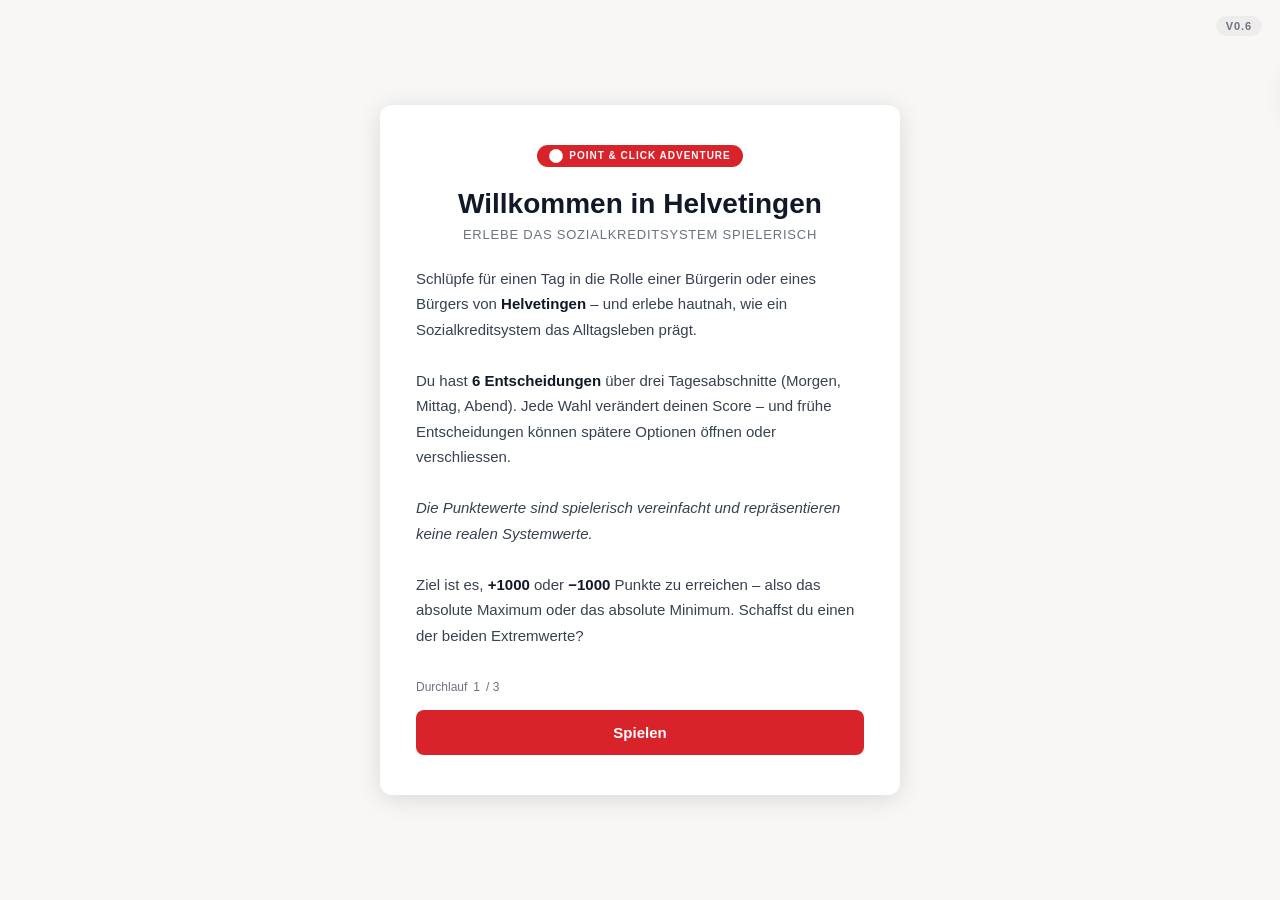
==== testlauf/spiel/index.html @ d02c7979 "Replace Unterschreiben button with reset progress button on end screen Co-Authored-By: Claude Sonnet" ====
<!DOCTYPE html>
<html lang="de">
<head>
  <meta charset="UTF-8">
  <meta name="viewport" content="width=device-width, initial-scale=1.0">
  <title>Helvetingen Testlauf – Sozialkredit-Initiative</title>
  <meta name="description" content="Erleben Sie einen Tag als Bürger:in von Helvetingen, der Pilotgemeinde des Schweizer Sozialkreditsystems.">
  <link rel="stylesheet" href="style.css">
</head>
<body>

<!-- TOP BAR -->
<div id="top-bar" class="hidden">
  <div class="top-bar-inner">
    <div id="score-display" aria-live="polite" aria-atomic="true">
      <span id="score-label">Sozialkredit</span>
      <span id="score-value">0</span>
    </div>
    <div id="phase-display">Morgen</div>
    <button id="sound-toggle" aria-label="Ton ein-/ausschalten" title="Ton">🔊</button>
  </div>
</div>

<!-- BGR NOTIFICATION -->
<div id="bgr-notification" role="status" aria-live="polite">
  <img id="bgr-notif-icon" class="bgr-notif-icon" src="assets/icon_s_plus.svg" alt="">
  <div class="bgr-notif-content">
    <div id="bgr-notif-points" class="bgr-notif-points"></div>
    <div id="bgr-notif-label" class="bgr-notif-label">Bundesamt für Gerechtigkeit</div>
  </div>
</div>

<!-- CONFETTI -->
<div id="confetti-container" aria-hidden="true"></div>

<!-- ==============================
     SCREEN: INTRO
     ============================== -->
<div id="screen-intro" class="screen active" role="main">
  <div class="version-badge" aria-label="Version">v0.6</div>
  <div class="intro-card">
    <div class="bgr-badge">
      <img src="assets/icon_s_plus.svg" width="14" height="14" alt="" style="filter:brightness(0) invert(1)">
      Point &amp; Click Adventure
    </div>
    <h1>Willkommen in Helvetingen</h1>
    <p class="subtitle">Erlebe das Sozialkreditsystem spielerisch</p>
    <p class="body-text">
      Schlüpfe für einen Tag in die Rolle einer Bürgerin oder eines Bürgers von <strong>Helvetingen</strong> – und erlebe hautnah, wie ein Sozialkreditsystem das Alltagsleben prägt.<br><br>
      Du hast <strong>6 Entscheidungen</strong> über drei Tagesabschnitte (Morgen, Mittag, Abend). Jede Wahl verändert deinen Score – und frühe Entscheidungen können spätere Optionen öffnen oder verschliessen.<br><br>
      <em>Die Punktewerte sind spielerisch vereinfacht und repräsentieren keine realen Systemwerte.</em><br><br>
      Ziel ist es, <strong>+1000</strong> oder <strong>−1000</strong> Punkte zu erreichen – also das absolute Maximum oder das absolute Minimum. Schaffst du einen der beiden Extremwerte?
    </p>
    <div id="run-indicator" class="run-indicator">
      Durchlauf <span id="run-number">1</span> / 3
      <span id="run-label" class="run-label"></span>
    </div>
    <button class="btn btn-primary" id="btn-start">Spielen</button>
  </div>
</div>

<!-- ==============================
     SCREEN: MAP
     ============================== -->
<div id="screen-map" class="screen" role="main" aria-label="Karte von Helvetingen">
  <div id="map-wrapper">
    <!-- Placeholder shown until real map image is added -->
    <div id="map-placeholder" role="img" aria-label="Karte von Helvetingen – Illustration folgt">
      <!-- Map image loads here -->
      <img id="map-image" src="" alt="Karte von Helvetingen" style="display:none; max-width:100%; max-height:100%;">
    </div>

    <!-- Location buttons (positioned over the map) -->
    <button class="map-location-btn" id="map-btn-park"
            style="left:20%; top:46%"
            data-location="park"
            aria-label="Stadtpark & Badeanstalt">
      Stadtpark &amp; Badi
    </button>

    <button class="map-location-btn" id="map-btn-platz"
            style="left:55%; top:61%"
            data-location="platz"
            aria-label="Gemeindeplatz">
      Gemeindeplatz
    </button>

    <button class="map-location-btn" id="map-btn-wohn"
            style="left:81%; top:50%"
            data-location="wohn"
            aria-label="Wohnquartier">
      Wohnquartier
    </button>

    <div id="map-status-bar" aria-live="polite"></div>
  </div>
</div>

<!-- ==============================
     SCREEN: SCENE
     ============================== -->
<div id="screen-scene" class="screen" role="main">
  <div id="scene-wrapper">
    <!-- Placeholder background visible in letterbox area / when no image -->
    <div id="scene-placeholder" role="img" aria-label="Szene-Illustration"></div>

    <!-- Stage: dimensions ALWAYS exactly match rendered image area.
         Hotspots inside use % so they stay perfectly aligned on any resize. -->
    <div id="scene-stage">
      <img id="scene-image" src="" alt="">
      <div id="hotspot-container" role="group" aria-label="Interaktionspunkte"></div>
    </div>

    <!-- Scene name label -->
    <div id="scene-label" aria-hidden="true"></div>

    <!-- Navigation -->
    <button class="nav-arrow" id="nav-back" aria-label="Zurück zur Karte" title="Zur Karte">←</button>

    <div class="nav-side" id="nav-side-left">
      <span class="nav-dest-label" id="nav-label-left"></span>
      <button class="nav-arrow" id="nav-left" aria-label="Vorherige Ortschaft">‹</button>
    </div>

    <div class="nav-side" id="nav-side-right">
      <span class="nav-dest-label" id="nav-label-right"></span>
      <button class="nav-arrow" id="nav-right" aria-label="Nächste Ortschaft">›</button>
    </div>
  </div>
</div>

<!-- ==============================
     SCREEN: PHASE TRANSITION
     ============================== -->
<div id="screen-transition" class="screen" role="status" aria-live="assertive">
  <div class="transition-card">
    <div class="phase-icon" id="transition-icon">🌅</div>
    <h2 id="transition-title">Der Morgen ist vorüber.</h2>
    <p id="transition-body">Der Nachmittag beginnt.</p>
  </div>
</div>

<!-- ==============================
     SCREEN: END
     ============================== -->
<div id="screen-end" class="screen" role="main">
  <div id="end-content">

    <!-- Tier & Score -->
    <div id="end-tier-badge" class="end-tier-badge">Basis</div>
    <div id="end-score" class="end-score-display">0</div>
    <div id="end-citizen-title" class="end-title">Neutrale:r Bürger:in</div>
    <div id="end-message" class="end-message"></div>

    <!-- Highscore notice -->
    <div id="end-highscore-notice" class="hidden" style="margin-bottom:16px; padding:10px 16px; background:#fffbeb; border-radius:8px; font-size:14px; font-weight:600; color:#92400e; border: 1px solid #fcd34d;"></div>

    <!-- Bonus thank-you (conditional) -->
    <div id="bonus-thanks" class="bonus-thanks hidden">
      <div class="bonus-thanks-tag">Bonus-Danke</div>
      <img id="bonus-thanks-image" class="bonus-thanks-image hidden" src="" alt="">
      <div id="bonus-thanks-text" class="bonus-thanks-text"></div>
    </div>

    <!-- Action Log -->
    <div class="end-section-title" style="margin-top:8px;">Dein Tagesprotokoll</div>
    <div id="action-log-container" style="margin-bottom:28px;"></div>

    <!-- Name submission -->
    <div id="end-name-submit" class="name-submit-section">
      <div class="name-submit-title">In die Bestenliste eintragen</div>
      <form id="name-form" autocomplete="off">
        <input type="text" id="name-input" maxlength="16" placeholder="Dein Name" required>
        <button type="submit" class="btn btn-primary" id="name-submit-btn">Eintragen</button>
      </form>
    </div>
    <div id="end-name-confirmation" class="hidden">
      Eingetragen als <strong id="confirmed-name"></strong>
    </div>

    <!-- Leaderboard -->
    <div class="end-section-title">Bestenliste Helvetingen</div>
    <div class="leaderboard-grid" id="leaderboard-grid"></div>

    <!-- Buttons -->
    <div class="end-buttons">
      <button class="btn btn-primary" id="btn-replay">Nochmal spielen</button>
      <button class="btn btn-outline" id="btn-reset-progress">Fortschritt vollständig zurücksetzen</button>
    </div>
  </div>
</div>

<!-- ==============================
     ACTION MODAL
     ============================== -->
<div id="modal-overlay" role="dialog" aria-modal="true" aria-labelledby="modal-hotspot-title">
  <div class="action-card">
    <div class="action-card-header">
      <img id="modal-header-icon" src="assets/icon_camera.svg" alt="">
      <h3 id="modal-hotspot-title">Hotspot</h3>
    </div>
    <div id="modal-image-wrap" class="hidden">
      <img id="modal-hotspot-image" src="" alt="">
    </div>
    <div class="action-card-body">
      <p class="action-card-desc" id="modal-desc"></p>
      <div id="modal-bonus-tags" class="bonus-tag-row" aria-live="polite"></div>
      <div class="action-card-options" id="modal-options"></div>
    </div>
  </div>
</div>

<script src="game.js"></script>
</body>
</html>
---- testlauf/spiel/style.css ----
/* =============================================
   Helvetingen Testlauf — Stylesheet
   ============================================= */

:root {
  --red: #d8232a;
  --red-dark: #b01c22;
  --red-light: #f5c6c8;
  --white: #ffffff;
  --off-white: #f8f7f5;
  --grey-100: #f3f4f6;
  --grey-300: #d1d5db;
  --grey-500: #6b7280;
  --grey-700: #374151;
  --grey-900: #111827;
  --green: #16a34a;
  --amber: #d97706;
  --shadow: 0 4px 24px rgba(0,0,0,0.12);
  --shadow-sm: 0 2px 8px rgba(0,0,0,0.08);
  --radius: 12px;
  --font: 'Helvetica Neue', Helvetica, Arial, sans-serif;
  --transition: 0.25s ease;
}

*, *::before, *::after {
  box-sizing: border-box;
  margin: 0;
  padding: 0;
}

html, body {
  height: 100%;
  font-family: var(--font);
  background: var(--grey-900);
  color: var(--grey-900);
  overflow: hidden;
}

/* ============== LAYOUT ============== */

#game-container {
  position: relative;
  width: 100vw;
  height: 100vh;
  display: flex;
  flex-direction: column;
  overflow: hidden;
}

/* ============== TOP BAR ============== */

#top-bar {
  position: fixed;
  top: 0;
  left: 0;
  right: 0;
  z-index: 100;
  background: var(--white);
  border-bottom: 2px solid var(--red);
  height: 52px;
  box-shadow: var(--shadow-sm);
}

.top-bar-inner {
  max-width: 1100px;
  margin: 0 auto;
  padding: 0 1.5rem;
  height: 100%;
  display: flex;
  align-items: center;
  position: relative;
}

#score-display {
  display: flex;
  align-items: center;
  gap: 8px;
}

#score-label {
  font-size: 11px;
  font-weight: 600;
  color: var(--grey-500);
  text-transform: uppercase;
  letter-spacing: 0.06em;
}

#score-value {
  font-size: 20px;
  font-weight: 800;
  color: var(--grey-900);
  min-width: 60px;
  text-align: center;
  transition: color var(--transition);
}

#score-value.positive { color: var(--green); }
#score-value.negative { color: var(--red); }

#phase-display {
  position: absolute;
  left: 50%;
  transform: translateX(-50%);
  font-size: 12px;
  font-weight: 600;
  color: var(--grey-500);
  text-transform: uppercase;
  letter-spacing: 0.06em;
  white-space: nowrap;
}

#sound-toggle {
  margin-left: auto;
  background: none;
  border: none;
  cursor: pointer;
  padding: 6px;
  border-radius: 6px;
  color: var(--grey-500);
  transition: color var(--transition), background var(--transition);
  font-size: 18px;
  line-height: 1;
}

#sound-toggle:hover { background: var(--grey-100); color: var(--grey-900); }

/* ============== SCREENS ============== */

.screen {
  position: absolute;
  inset: 0;
  display: none;
  flex-direction: column;
  align-items: center;
  justify-content: center;
}

.screen.active {
  display: flex;
}

/* ============== INTRO SCREEN ============== */

#screen-intro {
  background: var(--off-white);
  padding: 20px;
}

.version-badge {
  position: absolute;
  top: 16px;
  right: 18px;
  font-size: 11px;
  font-weight: 700;
  color: var(--grey-500);
  letter-spacing: 0.08em;
  text-transform: uppercase;
  padding: 4px 10px;
  background: rgba(0,0,0,0.04);
  border-radius: 100px;
}

.intro-card {
  background: var(--white);
  border-radius: var(--radius);
  box-shadow: var(--shadow);
  max-width: 520px;
  width: 100%;
  padding: 40px 36px;
  text-align: center;
}

.intro-card .bgr-badge {
  display: inline-flex;
  align-items: center;
  gap: 6px;
  background: var(--red);
  color: var(--white);
  font-size: 10px;
  font-weight: 700;
  letter-spacing: 0.1em;
  text-transform: uppercase;
  padding: 4px 12px;
  border-radius: 100px;
  margin-bottom: 20px;
}

.intro-card h1 {
  font-size: 28px;
  font-weight: 800;
  color: var(--grey-900);
  margin-bottom: 6px;
  line-height: 1.2;
}

.intro-card .subtitle {
  font-size: 13px;
  color: var(--grey-500);
  margin-bottom: 24px;
  text-transform: uppercase;
  letter-spacing: 0.06em;
}

.intro-card .body-text {
  font-size: 15px;
  line-height: 1.7;
  color: var(--grey-700);
  margin-bottom: 32px;
  text-align: left;
}

.intro-card .body-text strong {
  color: var(--grey-900);
}

/* ============== BUTTONS ============== */

.btn {
  display: inline-flex;
  align-items: center;
  justify-content: center;
  gap: 8px;
  padding: 14px 28px;
  border-radius: 8px;
  font-family: var(--font);
  font-size: 15px;
  font-weight: 700;
  cursor: pointer;
  border: none;
  transition: all var(--transition);
  text-decoration: none;
}

.btn-primary {
  background: var(--red);
  color: var(--white);
  width: 100%;
}

.btn-primary:hover {
  background: var(--red-dark);
  transform: translateY(-1px);
  box-shadow: 0 6px 20px rgba(216, 35, 42, 0.35);
}

.btn-secondary {
  background: var(--grey-100);
  color: var(--grey-700);
  width: 100%;
}

.btn-secondary:hover {
  background: var(--grey-300);
}

.btn-option {
  background: var(--white);
  color: var(--grey-900);
  border: 2px solid var(--grey-300);
  width: 100%;
  text-align: left;
  justify-content: flex-start;
  padding: 14px 18px;
  font-size: 14px;
  font-weight: 500;
  line-height: 1.4;
}

.btn-option:hover {
  border-color: var(--grey-900);
  background: var(--grey-100);
}

.btn-option.option-a:hover,
.btn-option.option-b:hover,
.btn-option.option-neutral:hover {
  border-color: var(--grey-500);
  background: var(--grey-100);
}

/* ============== MAP SCREEN ============== */

#screen-map {
  background: var(--grey-900);
  padding-top: 52px;
}

#map-wrapper {
  position: relative;
  width: 100%;
  height: 100%;
}

#map-placeholder {
  position: absolute;
  inset: 0;
  display: flex;
  align-items: center;
  justify-content: center;
  background: var(--grey-900);
}

#map-placeholder::after {
  content: 'Karte: Helvetingen';
  font-size: 18px;
  color: rgba(255,255,255,0.2);
  font-weight: 700;
  pointer-events: none;
}

#map-placeholder[data-loaded]::after {
  display: none;
}

#map-image {
  position: absolute;
  inset: 0;
  width: 100%;
  height: 100%;
  object-fit: cover;
  display: block;
}

.map-location-btn {
  position: absolute;
  background: var(--white);
  border: 3px solid var(--red);
  border-radius: 10px;
  padding: 10px 16px;
  font-family: var(--font);
  font-size: 13px;
  font-weight: 700;
  cursor: pointer;
  transition: all var(--transition);
  box-shadow: var(--shadow-sm);
  transform: translate(-50%, -50%);
  white-space: nowrap;
}

.map-location-btn:hover {
  background: var(--red);
  color: var(--white);
  box-shadow: 0 4px 16px rgba(216,35,42,0.4);
  transform: translate(-50%, -50%) scale(1.05);
}


#map-status-bar {
  position: absolute;
  bottom: 20px;
  left: 50%;
  transform: translateX(-50%);
  background: rgba(255,255,255,0.95);
  backdrop-filter: blur(8px);
  border-radius: 100px;
  padding: 8px 20px;
  font-size: 13px;
  font-weight: 600;
  color: var(--grey-700);
  box-shadow: var(--shadow-sm);
  white-space: nowrap;
}

/* ============== SCENE SCREEN ============== */

#screen-scene {
  background: var(--grey-900);
}

#scene-wrapper {
  position: absolute;
  top: 52px;
  left: 0;
  right: 0;
  bottom: 0;
  display: flex;
  align-items: center;
  justify-content: center;
  overflow: hidden; /* crops the stage where it overflows */
}

#scene-placeholder {
  position: absolute;
  inset: 0;
  background: linear-gradient(160deg, #1a3a5c 0%, #2d5a3d 60%, #3d3d2d 100%);
}

/* The stage IS the rendered image area. JS keeps its width/height
   matching the image's actual rendered size on screen, so hotspots
   inside (positioned with %) are always perfectly aligned. */
#scene-stage {
  position: relative;
  width: 100%;
  height: 100%;
}

#scene-image {
  position: absolute;
  inset: 0;
  width: 100%;
  height: 100%;
  display: none;
}

/* Navigation arrows */
.nav-arrow {
  position: absolute;
  top: 50%;
  transform: translateY(-50%);
  width: 48px;
  height: 48px;
  background: rgba(255,255,255,0.9);
  border: none;
  border-radius: 50%;
  cursor: pointer;
  font-size: 20px;
  display: flex;
  align-items: center;
  justify-content: center;
  box-shadow: var(--shadow-sm);
  transition: all var(--transition);
  z-index: 10;
}

.nav-arrow:hover {
  background: var(--white);
  box-shadow: var(--shadow);
  transform: translateY(-50%) scale(1.08);
}

#nav-back {
  position: absolute;
  top: 16px;
  left: 16px;
  transform: none;
}
#nav-back:hover { transform: none; }

.nav-side {
  position: absolute;
  top: 50%;
  transform: translateY(-50%);
  display: flex;
  flex-direction: column;
  align-items: center;
  gap: 6px;
  pointer-events: none;
}

#nav-side-left  { left: 12px; }
#nav-side-right { right: 12px; }

.nav-dest-label {
  background: rgba(0,0,0,0.55);
  color: var(--white);
  font-family: var(--font);
  font-size: 11px;
  font-weight: 700;
  letter-spacing: 0.05em;
  text-transform: uppercase;
  padding: 4px 10px;
  border-radius: 100px;
  white-space: nowrap;
  pointer-events: none;
}

.nav-side .nav-arrow {
  position: static;
  transform: none;
  pointer-events: all;
}

.nav-side .nav-arrow:hover {
  transform: scale(1.08);
}

/* Scene label */
#scene-label {
  position: absolute;
  top: 70px;
  left: 50%;
  transform: translateX(-50%);
  background: rgba(0,0,0,0.6);
  color: var(--white);
  padding: 6px 16px;
  border-radius: 100px;
  font-size: 12px;
  font-weight: 600;
  letter-spacing: 0.06em;
  text-transform: uppercase;
  pointer-events: none;
}

/* ============== HOTSPOTS ============== */

#hotspot-container {
  position: absolute;
  inset: 0;
  pointer-events: none;
}

.hotspot {
  position: absolute;
  transform: translate(-50%, -50%);
  z-index: 20;
  cursor: pointer;
  pointer-events: all;
  background: none;
  border: none;
  padding: 0;
}

.hotspot-pulse {
  width: 44px;
  height: 44px;
  border-radius: 50%;
  background: rgba(216, 35, 42, 0.32);
  border: 3px solid var(--red);
  display: flex;
  align-items: center;
  justify-content: center;
  transition: transform var(--transition), background var(--transition);
  animation: hotspot-pulse 1.6s infinite;
}

.hotspot:hover .hotspot-pulse {
  background: rgba(216, 35, 42, 0.55);
  transform: scale(1.2);
  animation: none;
}

.hotspot-dot {
  width: 16px;
  height: 16px;
  border-radius: 50%;
  background: var(--red);
  box-shadow: 0 0 8px rgba(216, 35, 42, 0.6);
}

.hotspot-tooltip {
  position: absolute;
  bottom: calc(100% + 8px);
  left: 50%;
  transform: translateX(-50%);
  background: rgba(0,0,0,0.85);
  color: var(--white);
  padding: 6px 12px;
  border-radius: 6px;
  font-size: 12px;
  font-weight: 600;
  white-space: nowrap;
  pointer-events: none;
  opacity: 0;
  transition: opacity var(--transition);
  max-width: 200px;
  white-space: normal;
  text-align: center;
}

.hotspot:hover .hotspot-tooltip { opacity: 1; }

body.placement-mode .hotspot-tooltip { opacity: 1; }

@keyframes hotspot-pulse {
  0%   { box-shadow: 0 0 0 0 rgba(216,35,42,0.7); transform: scale(1); }
  70%  { box-shadow: 0 0 0 22px rgba(216,35,42,0); transform: scale(1.06); }
  100% { box-shadow: 0 0 0 0 rgba(216,35,42,0); transform: scale(1); }
}

/* ============== ACTION CARD / MODAL ============== */

#modal-overlay {
  position: fixed;
  inset: 0;
  background: rgba(0,0,0,0.55);
  backdrop-filter: blur(3px);
  z-index: 200;
  display: none;
  align-items: center;
  justify-content: center;
  padding: 20px;
}

#modal-overlay.active { display: flex; }

.action-card {
  background: var(--white);
  border-radius: var(--radius);
  box-shadow: var(--shadow);
  max-width: 480px;
  width: 100%;
  overflow: hidden;
  animation: card-in 0.2s ease;
}

@keyframes card-in {
  from { transform: translateY(16px); opacity: 0; }
  to { transform: translateY(0); opacity: 1; }
}

.action-card-header {
  background: var(--red);
  color: var(--white);
  padding: 16px 20px;
  display: flex;
  align-items: center;
  gap: 10px;
}

.action-card-header img {
  width: 22px;
  height: 22px;
  filter: brightness(0) invert(1);
  opacity: 0.8;
}

.action-card-header h3 {
  font-size: 14px;
  font-weight: 700;
  letter-spacing: 0.03em;
}

/* Hotspot illustration inside modal */
#modal-image-wrap {
  width: 100%;
  max-height: 220px;
  overflow: hidden;
  background: var(--grey-100);
}

#modal-hotspot-image {
  width: 100%;
  max-height: 220px;
  object-fit: cover;
  display: block;
}

.action-card-body {
  padding: 20px;
}

.action-card-desc {
  font-size: 15px;
  line-height: 1.65;
  color: var(--grey-700);
  margin-bottom: 12px;
}

.bonus-tag-row {
  display: flex;
  flex-wrap: wrap;
  gap: 6px;
  min-height: 0;
  margin-bottom: 14px;
}

.bonus-tag-row:empty {
  display: none;
}

.bonus-tag {
  display: inline-flex;
  align-items: center;
  width: fit-content;
  max-width: 100%;
  padding: 4px 9px;
  border-radius: 100px;
  background: #fffbeb;
  border: 1px solid #fcd34d;
  color: #92400e;
  font-size: 10px;
  font-weight: 800;
  letter-spacing: 0.06em;
  line-height: 1.2;
  text-transform: uppercase;
  animation: bonus-tag-pulse 0.9s ease-out 1;
}

.action-card-options {
  display: flex;
  flex-direction: column;
  gap: 10px;
}

.option-label-row {
  display: flex;
  align-items: center;
  flex-wrap: wrap;
  gap: 6px;
  margin-bottom: 4px;
}

.option-label {
  font-size: 10px;
  font-weight: 700;
  text-transform: uppercase;
  letter-spacing: 0.08em;
  color: var(--grey-500);
}

@keyframes bonus-tag-pulse {
  0% {
    transform: scale(1);
    box-shadow: 0 0 0 0 rgba(245, 158, 11, 0.55);
  }
  45% {
    transform: scale(1.06);
    box-shadow: 0 0 0 8px rgba(245, 158, 11, 0);
  }
  100% {
    transform: scale(1);
    box-shadow: 0 0 0 0 rgba(245, 158, 11, 0);
  }
}

/* ============== BGR NOTIFICATION ============== */

#bgr-notification {
  position: fixed;
  top: 64px;
  right: 20px;
  z-index: 300;
  max-width: 300px;
  background: var(--white);
  border-radius: 10px;
  box-shadow: var(--shadow);
  padding: 12px 16px;
  display: flex;
  align-items: center;
  gap: 12px;
  transform: translateX(calc(100% + 30px));
  transition: transform 0.3s cubic-bezier(0.34, 1.56, 0.64, 1);
  border-left: 4px solid var(--grey-300);
}

#bgr-notification.show { transform: translateX(0); }
#bgr-notification.positive { border-left-color: var(--green); }
#bgr-notification.negative { border-left-color: var(--red); }

.bgr-notif-icon {
  width: 32px;
  height: 32px;
  flex-shrink: 0;
}

.bgr-notif-content {
  flex: 1;
}

.bgr-notif-points {
  font-size: 18px;
  font-weight: 800;
  line-height: 1;
}

.positive .bgr-notif-points { color: var(--green); }
.negative .bgr-notif-points { color: var(--red); }

.bgr-notif-label {
  font-size: 10px;
  color: var(--grey-500);
  font-weight: 600;
  letter-spacing: 0.05em;
  text-transform: uppercase;
  margin-top: 2px;
}

/* ============== PHASE TRANSITION ============== */

#screen-transition {
  background: rgba(17,24,39,0.97);
  z-index: 150;
}

.transition-card {
  text-align: center;
  color: var(--white);
  padding: 40px;
}

.transition-card .phase-icon {
  font-size: 48px;
  margin-bottom: 20px;
}

.transition-card h2 {
  font-size: 26px;
  font-weight: 800;
  margin-bottom: 10px;
}

.transition-card p {
  font-size: 15px;
  color: rgba(255,255,255,0.6);
  max-width: 380px;
  margin: 0 auto;
}

/* ============== END SCREEN ============== */

#screen-end {
  background: var(--off-white);
  padding-top: 52px;
  overflow-y: auto;
  align-items: flex-start;
  justify-content: flex-start;
}

#end-content {
  width: 100%;
  max-width: 700px;
  margin: 0 auto;
  padding: 30px 20px 60px;
}

.end-tier-badge {
  display: inline-block;
  padding: 6px 18px;
  border-radius: 100px;
  font-size: 12px;
  font-weight: 700;
  text-transform: uppercase;
  letter-spacing: 0.08em;
  color: var(--white);
  background: var(--grey-500);
  margin-bottom: 16px;
}

.end-score-display {
  font-size: 72px;
  font-weight: 900;
  line-height: 1;
  margin-bottom: 8px;
}

.end-title {
  font-size: 18px;
  color: var(--grey-500);
  margin-bottom: 20px;
  font-weight: 500;
}

.end-message {
  background: var(--white);
  border-left: 4px solid var(--red);
  border-radius: 0 var(--radius) var(--radius) 0;
  padding: 18px 20px;
  font-size: 15px;
  line-height: 1.65;
  color: var(--grey-700);
  margin-bottom: 28px;
}

.end-section-title {
  font-size: 12px;
  font-weight: 700;
  text-transform: uppercase;
  letter-spacing: 0.1em;
  color: var(--grey-500);
  margin-bottom: 14px;
  padding-bottom: 8px;
  border-bottom: 1px solid var(--grey-300);
}

.action-log-entry {
  display: flex;
  align-items: flex-start;
  gap: 12px;
  padding: 12px 0;
  border-bottom: 1px solid var(--grey-100);
  font-size: 14px;
}

.action-log-entry:last-child { border-bottom: none; }

.log-points {
  font-weight: 700;
  min-width: 56px;
  text-align: right;
  flex-shrink: 0;
}

.log-points.pos { color: var(--green); }
.log-points.neg { color: var(--red); }

.log-meta {
  font-size: 11px;
  color: var(--grey-500);
  margin-top: 2px;
}

.bonus-thanks {
  margin-bottom: 20px;
  padding: 14px 16px;
  background: #fffbeb;
  border: 1px solid #fcd34d;
  border-left: 4px solid var(--amber);
  border-radius: var(--radius);
}

.bonus-thanks-tag {
  display: inline-flex;
  width: fit-content;
  padding: 4px 9px;
  border-radius: 100px;
  background: var(--white);
  color: #92400e;
  border: 1px solid #fcd34d;
  font-size: 10px;
  font-weight: 800;
  letter-spacing: 0.06em;
  line-height: 1.2;
  text-transform: uppercase;
  margin-bottom: 10px;
  animation: bonus-tag-pulse 0.9s ease-out 1;
}

.bonus-thanks-image {
  width: 100%;
  max-height: 180px;
  object-fit: cover;
  display: block;
  border-radius: 8px;
  margin-bottom: 10px;
}

.bonus-thanks-text {
  font-size: 14px;
  line-height: 1.55;
  color: var(--grey-700);
  font-style: italic;
}

/* Name submission */
.name-submit-section {
  background: var(--white);
  border-radius: var(--radius);
  padding: 16px 18px;
  margin-bottom: 24px;
  box-shadow: var(--shadow-sm);
}

.name-submit-title {
  font-size: 12px;
  font-weight: 700;
  text-transform: uppercase;
  letter-spacing: 0.08em;
  color: var(--grey-500);
  margin-bottom: 10px;
}

#name-form {
  display: flex;
  gap: 8px;
  align-items: stretch;
}

#name-input {
  flex: 1;
  min-width: 0;
  padding: 10px 14px;
  border: 2px solid var(--grey-300);
  border-radius: 8px;
  font-family: var(--font);
  font-size: 14px;
  color: var(--grey-900);
  background: var(--white);
  transition: border-color var(--transition);
}

#name-input:focus {
  outline: none;
  border-color: var(--red);
}

#name-form .btn {
  width: auto;
  flex: 0 0 auto;
  padding: 10px 18px;
}

#end-name-confirmation {
  background: #f0fdf4;
  color: var(--grey-900);
  border-radius: var(--radius);
  padding: 12px 16px;
  margin-bottom: 24px;
  font-size: 14px;
  border-left: 4px solid var(--green);
}

/* Leaderboard */
.leaderboard-grid {
  display: grid;
  grid-template-columns: 1fr 1fr;
  gap: 16px;
  margin-bottom: 28px;
}

@media (max-width: 500px) {
  .leaderboard-grid { grid-template-columns: 1fr; }
}

.leaderboard-col h4 {
  font-size: 12px;
  font-weight: 700;
  margin-bottom: 10px;
  padding-bottom: 6px;
  border-bottom: 2px solid var(--grey-300);
}

.leaderboard-col.positive h4 { color: var(--green); border-color: var(--green); }
.leaderboard-col.negative h4 { color: var(--red); border-color: var(--red); }

.leaderboard-entry {
  display: flex;
  align-items: center;
  gap: 10px;
  padding: 6px 0;
  font-size: 13px;
  border-bottom: 1px solid var(--grey-100);
}

.leaderboard-name {
  flex: 1;
  min-width: 0;
  overflow: hidden;
  text-overflow: ellipsis;
  white-space: nowrap;
  color: var(--grey-700);
}

.leaderboard-entry.is-new { background: #fffbeb; margin: 0 -8px; padding: 6px 8px; border-radius: 4px; }

.leaderboard-rank {
  font-weight: 700;
  color: var(--grey-500);
  width: 20px;
}

.leaderboard-score { font-weight: 700; }
.leaderboard-col.positive .leaderboard-score { color: var(--green); }
.leaderboard-col.negative .leaderboard-score { color: var(--red); }

.end-buttons {
  display: flex;
  gap: 12px;
  flex-wrap: wrap;
}

.end-buttons .btn { flex: 1; min-width: 160px; }

.run-indicator {
  font-size: 12px;
  color: var(--grey-500);
  margin-bottom: 1rem;
  display: flex;
  align-items: center;
  gap: 6px;
  flex-wrap: wrap;
}
.run-label {
  color: var(--red);
  font-weight: 600;
}

.btn-reset-progress {
  background: none;
  border: none;
  color: var(--grey-500);
  font-size: 12px;
  cursor: pointer;
  padding: 4px 8px;
  text-decoration: underline;
  text-underline-offset: 3px;
}
.btn-reset-progress:hover { color: var(--red); }
.btn-reset-progress:disabled { color: var(--grey-300); text-decoration: none; cursor: default; }

.known-points-hint {
  font-size: 11px;
  color: var(--grey-500);
  text-align: center;
  margin-top: 5px;
  font-style: italic;
}

/* ============== CONFETTI ============== */

#confetti-container {
  position: fixed;
  inset: 0;
  pointer-events: none;
  z-index: 400;
  overflow: hidden;
}

.confetti-piece {
  position: absolute;
  width: 10px;
  height: 10px;
  top: -20px;
  animation: confetti-fall linear forwards;
}

@keyframes confetti-fall {
  to {
    transform: translateY(110vh) rotate(720deg);
    opacity: 0;
  }
}

/* ============== PLACEMENT MODE ============== */

#placement-banner {
  position: fixed;
  bottom: 0;
  left: 0;
  right: 0;
  z-index: 9999;
  background: #fbbf24;
  color: #1c1c1c;
  text-align: center;
  padding: 8px 16px;
  font-size: 13px;
  font-family: var(--font);
  display: flex;
  align-items: center;
  justify-content: center;
  gap: 18px;
  flex-wrap: wrap;
}

#placement-phase-switcher {
  display: inline-flex;
  gap: 4px;
  background: rgba(28,28,28,0.12);
  border-radius: 100px;
  padding: 3px;
}

#placement-phase-switcher button {
  background: none;
  border: none;
  font-family: var(--font);
  font-size: 12px;
  font-weight: 700;
  color: #1c1c1c;
  padding: 4px 12px;
  border-radius: 100px;
  cursor: pointer;
  transition: background var(--transition), color var(--transition);
}

#placement-phase-switcher button:hover {
  background: rgba(28,28,28,0.15);
}

#placement-phase-switcher button.active {
  background: #1c1c1c;
  color: #fbbf24;
}

#placement-jump-end {
  background: #1c1c1c;
  color: #fbbf24;
  border: none;
  font-family: var(--font);
  font-size: 12px;
  font-weight: 700;
  padding: 6px 14px;
  border-radius: 100px;
  cursor: pointer;
  transition: opacity var(--transition);
}

#placement-jump-end:hover {
  opacity: 0.85;
}

#placement-tip {
  position: fixed;
  z-index: 9999;
  background: #1c1c1c;
  color: #fbbf24;
  font-family: monospace;
  font-size: 13px;
  font-weight: 700;
  padding: 6px 12px;
  border-radius: 6px;
  pointer-events: none;
  white-space: nowrap;
  box-shadow: var(--shadow);
}

#placement-tip.flash {
  animation: tip-flash 0.15s ease;
}

@keyframes tip-flash {
  0%   { background: #fbbf24; color: #1c1c1c; }
  100% { background: #1c1c1c; color: #fbbf24; }
}

/* ============== UTILITIES ============== */

.hidden { display: none !important; }

.sr-only {
  position: absolute;
  width: 1px;
  height: 1px;
  padding: 0;
  margin: -1px;
  overflow: hidden;
  clip: rect(0,0,0,0);
  white-space: nowrap;
  border-width: 0;
}

/* ============== RESPONSIVE ============== */

@media (max-width: 600px) {
  .intro-card { padding: 28px 20px; }
  .intro-card h1 { font-size: 22px; }
  .end-score-display { font-size: 52px; }
  .action-card { max-width: 100%; }
  #top-bar .logo span { display: none; }
}

@media (max-height: 600px) {
  .intro-card { padding: 20px; }
}
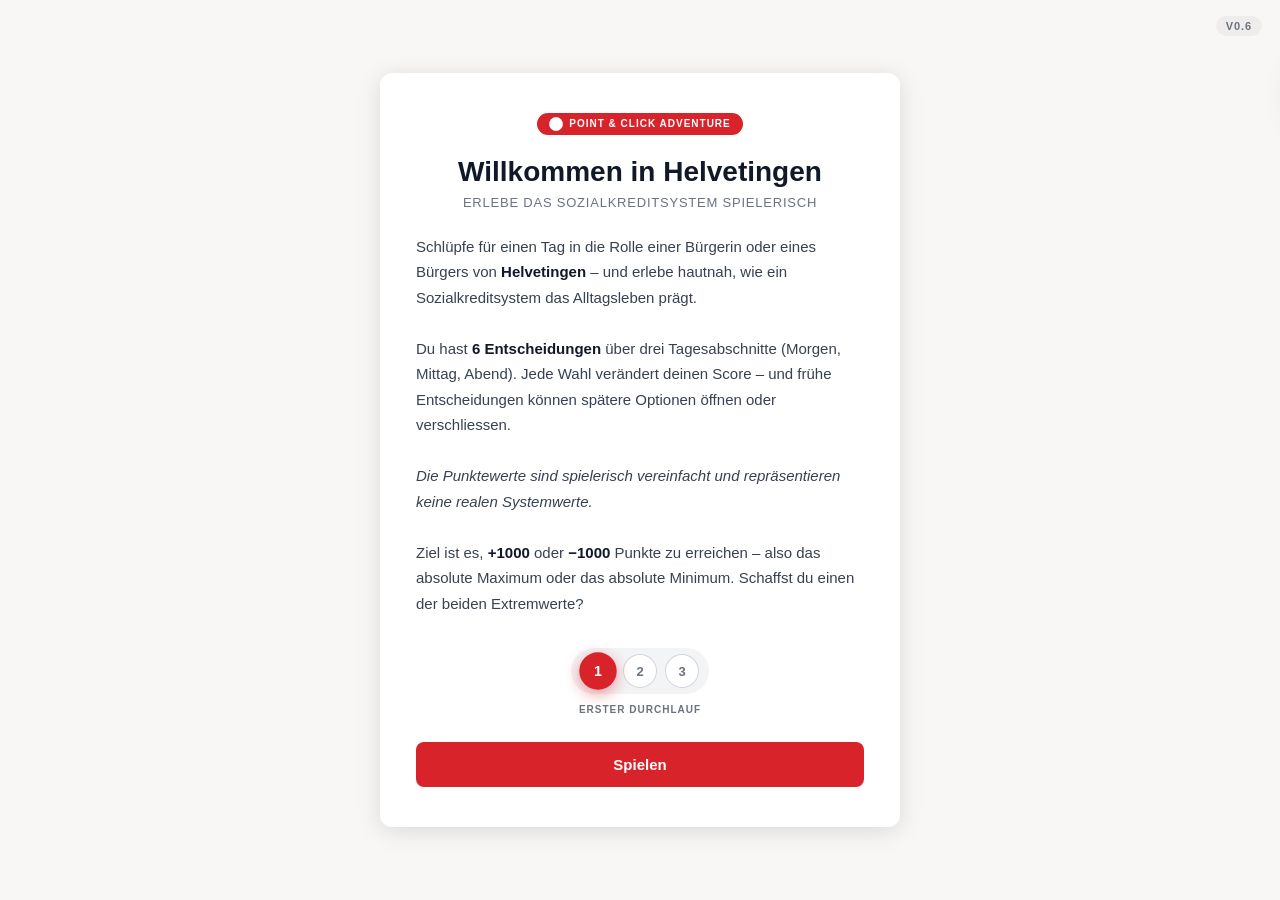
==== commit ab054f48: "Polish run indicator and known-points hint to match design language - Replace plain text run indicat" ====
--- a/testlauf/spiel/index.html
+++ b/testlauf/spiel/index.html
@@ -52,8 +52,12 @@
       Ziel ist es, <strong>+1000</strong> oder <strong>−1000</strong> Punkte zu erreichen – also das absolute Maximum oder das absolute Minimum. Schaffst du einen der beiden Extremwerte?
     </p>
     <div id="run-indicator" class="run-indicator">
-      Durchlauf <span id="run-number">1</span> / 3
-      <span id="run-label" class="run-label"></span>
+      <div class="run-stepper" role="list" aria-label="Durchlauf-Fortschritt">
+        <div class="run-step" data-step="1" role="listitem"><span>1</span></div>
+        <div class="run-step" data-step="2" role="listitem"><span>2</span></div>
+        <div class="run-step" data-step="3" role="listitem"><span>3</span></div>
+      </div>
+      <div class="run-label" id="run-label"></div>
     </div>
     <button class="btn btn-primary" id="btn-start">Spielen</button>
   </div>
--- a/testlauf/spiel/style.css
+++ b/testlauf/spiel/style.css
@@ -1051,17 +1051,63 @@
 .end-buttons .btn { flex: 1; min-width: 160px; }
 
 .run-indicator {
-  font-size: 12px;
-  color: var(--grey-500);
-  margin-bottom: 1rem;
-  display: flex;
-  align-items: center;
-  gap: 6px;
-  flex-wrap: wrap;
-}
+  margin-bottom: 24px;
+  display: flex;
+  flex-direction: column;
+  align-items: center;
+  gap: 10px;
+}
+
+.run-stepper {
+  display: inline-flex;
+  align-items: center;
+  background: var(--grey-100);
+  padding: 6px;
+  border-radius: 100px;
+}
+
+.run-step {
+  width: 34px;
+  height: 34px;
+  border-radius: 50%;
+  display: inline-flex;
+  align-items: center;
+  justify-content: center;
+  font-size: 13px;
+  font-weight: 800;
+  color: var(--grey-500);
+  background: var(--white);
+  margin: 0 4px;
+  transition: all var(--transition);
+  box-shadow: inset 0 0 0 1px var(--grey-300);
+}
+
+.run-step.completed {
+  background: var(--grey-700);
+  color: var(--white);
+  box-shadow: none;
+}
+
+.run-step.current {
+  background: var(--red);
+  color: var(--white);
+  box-shadow: 0 4px 14px rgba(216, 35, 42, 0.45);
+  transform: scale(1.1);
+}
+
 .run-label {
+  font-size: 10px;
+  font-weight: 800;
+  letter-spacing: 0.1em;
+  text-transform: uppercase;
   color: var(--red);
-  font-weight: 600;
+  min-height: 14px;
+  text-align: center;
+}
+
+.run-label:empty::before {
+  content: 'Erster Durchlauf';
+  color: var(--grey-500);
 }
 
 .btn-reset-progress {
@@ -1077,12 +1123,39 @@
 .btn-reset-progress:hover { color: var(--red); }
 .btn-reset-progress:disabled { color: var(--grey-300); text-decoration: none; cursor: default; }
 
-.known-points-hint {
+.known-tag {
+  display: inline-flex;
+  align-items: center;
+  gap: 5px;
+  padding: 4px 10px;
+  border-radius: 100px;
+  font-size: 10px;
+  font-weight: 800;
+  letter-spacing: 0.06em;
+  line-height: 1.2;
+  text-transform: uppercase;
+  white-space: nowrap;
+}
+.known-tag::before {
+  content: '✓';
   font-size: 11px;
-  color: var(--grey-500);
-  text-align: center;
-  margin-top: 5px;
-  font-style: italic;
+  font-weight: 900;
+  line-height: 1;
+}
+.known-tag.positive {
+  background: #ecfdf5;
+  border: 1px solid #6ee7b7;
+  color: #065f46;
+}
+.known-tag.negative {
+  background: #fef2f2;
+  border: 1px solid #fca5a5;
+  color: #991b1b;
+}
+.known-tag.neutral {
+  background: var(--grey-100);
+  border: 1px solid var(--grey-300);
+  color: var(--grey-700);
 }
 
 /* ============== CONFETTI ============== */
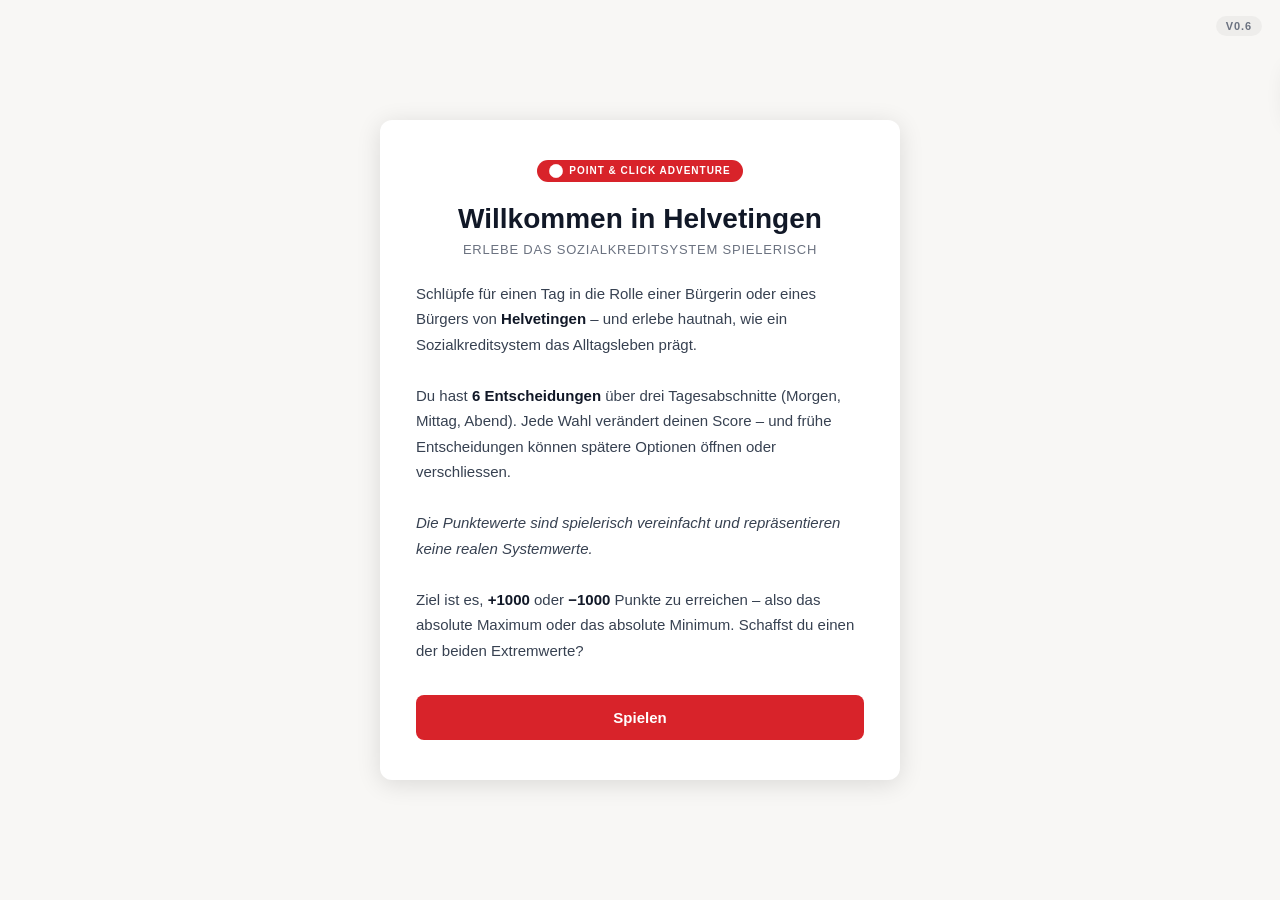
==== commit 8b2d0088: "Replace run stepper with simple unlock badge - Hide indicator on run 1 - Show "Neue Events freigesch" ====
--- a/testlauf/spiel/index.html
+++ b/testlauf/spiel/index.html
@@ -51,12 +51,7 @@
       <em>Die Punktewerte sind spielerisch vereinfacht und repräsentieren keine realen Systemwerte.</em><br><br>
       Ziel ist es, <strong>+1000</strong> oder <strong>−1000</strong> Punkte zu erreichen – also das absolute Maximum oder das absolute Minimum. Schaffst du einen der beiden Extremwerte?
     </p>
-    <div id="run-indicator" class="run-indicator">
-      <div class="run-stepper" role="list" aria-label="Durchlauf-Fortschritt">
-        <div class="run-step" data-step="1" role="listitem"><span>1</span></div>
-        <div class="run-step" data-step="2" role="listitem"><span>2</span></div>
-        <div class="run-step" data-step="3" role="listitem"><span>3</span></div>
-      </div>
+    <div id="run-indicator" class="run-indicator hidden">
       <div class="run-label" id="run-label"></div>
     </div>
     <button class="btn btn-primary" id="btn-start">Spielen</button>
--- a/testlauf/spiel/style.css
+++ b/testlauf/spiel/style.css
@@ -1053,61 +1053,19 @@
 .run-indicator {
   margin-bottom: 24px;
   display: flex;
-  flex-direction: column;
-  align-items: center;
-  gap: 10px;
-}
-
-.run-stepper {
-  display: inline-flex;
-  align-items: center;
-  background: var(--grey-100);
-  padding: 6px;
-  border-radius: 100px;
-}
-
-.run-step {
-  width: 34px;
-  height: 34px;
-  border-radius: 50%;
-  display: inline-flex;
-  align-items: center;
   justify-content: center;
-  font-size: 13px;
-  font-weight: 800;
-  color: var(--grey-500);
-  background: var(--white);
-  margin: 0 4px;
-  transition: all var(--transition);
-  box-shadow: inset 0 0 0 1px var(--grey-300);
-}
-
-.run-step.completed {
-  background: var(--grey-700);
-  color: var(--white);
-  box-shadow: none;
-}
-
-.run-step.current {
+}
+
+.run-label {
+  display: inline-block;
   background: var(--red);
   color: var(--white);
-  box-shadow: 0 4px 14px rgba(216, 35, 42, 0.45);
-  transform: scale(1.1);
-}
-
-.run-label {
-  font-size: 10px;
+  font-size: 12px;
   font-weight: 800;
-  letter-spacing: 0.1em;
-  text-transform: uppercase;
-  color: var(--red);
-  min-height: 14px;
-  text-align: center;
-}
-
-.run-label:empty::before {
-  content: 'Erster Durchlauf';
-  color: var(--grey-500);
+  letter-spacing: 0.06em;
+  padding: 8px 18px;
+  border-radius: 100px;
+  box-shadow: 0 4px 14px rgba(216, 35, 42, 0.35);
 }
 
 .btn-reset-progress {
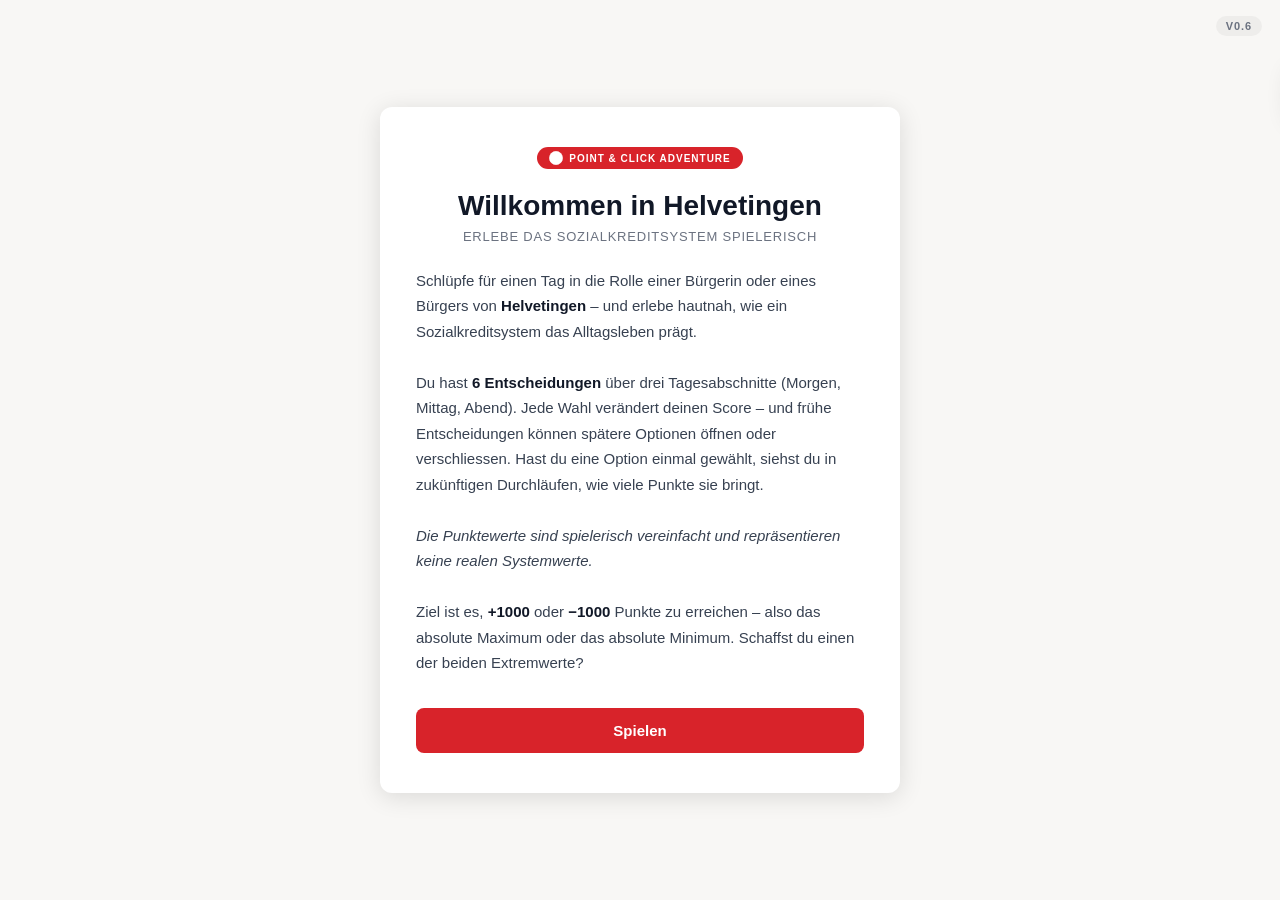
==== commit ca321444: "Reposition known-points tag as tilted sticker overlapping button - Tag text simplified to "-90 Punkt" ====
--- a/testlauf/spiel/index.html
+++ b/testlauf/spiel/index.html
@@ -47,7 +47,7 @@
     <p class="subtitle">Erlebe das Sozialkreditsystem spielerisch</p>
     <p class="body-text">
       Schlüpfe für einen Tag in die Rolle einer Bürgerin oder eines Bürgers von <strong>Helvetingen</strong> – und erlebe hautnah, wie ein Sozialkreditsystem das Alltagsleben prägt.<br><br>
-      Du hast <strong>6 Entscheidungen</strong> über drei Tagesabschnitte (Morgen, Mittag, Abend). Jede Wahl verändert deinen Score – und frühe Entscheidungen können spätere Optionen öffnen oder verschliessen.<br><br>
+      Du hast <strong>6 Entscheidungen</strong> über drei Tagesabschnitte (Morgen, Mittag, Abend). Jede Wahl verändert deinen Score – und frühe Entscheidungen können spätere Optionen öffnen oder verschliessen. Hast du eine Option einmal gewählt, siehst du in zukünftigen Durchläufen, wie viele Punkte sie bringt.<br><br>
       <em>Die Punktewerte sind spielerisch vereinfacht und repräsentieren keine realen Systemwerte.</em><br><br>
       Ziel ist es, <strong>+1000</strong> oder <strong>−1000</strong> Punkte zu erreichen – also das absolute Maximum oder das absolute Minimum. Schaffst du einen der beiden Extremwerte?
     </p>
--- a/testlauf/spiel/style.css
+++ b/testlauf/spiel/style.css
@@ -1081,24 +1081,24 @@
 .btn-reset-progress:hover { color: var(--red); }
 .btn-reset-progress:disabled { color: var(--grey-300); text-decoration: none; cursor: default; }
 
+.option-btn-wrap {
+  position: relative;
+}
+
 .known-tag {
-  display: inline-flex;
-  align-items: center;
-  gap: 5px;
-  padding: 4px 10px;
+  position: absolute;
+  top: -12px;
+  right: 14px;
+  z-index: 2;
+  transform: rotate(-6deg);
+  padding: 5px 11px;
   border-radius: 100px;
-  font-size: 10px;
+  font-size: 11px;
   font-weight: 800;
-  letter-spacing: 0.06em;
+  letter-spacing: 0.02em;
   line-height: 1.2;
-  text-transform: uppercase;
   white-space: nowrap;
-}
-.known-tag::before {
-  content: '✓';
-  font-size: 11px;
-  font-weight: 900;
-  line-height: 1;
+  box-shadow: 0 3px 10px rgba(0,0,0,0.14);
 }
 .known-tag.positive {
   background: #ecfdf5;
@@ -1111,7 +1111,7 @@
   color: #991b1b;
 }
 .known-tag.neutral {
-  background: var(--grey-100);
+  background: var(--white);
   border: 1px solid var(--grey-300);
   color: var(--grey-700);
 }
